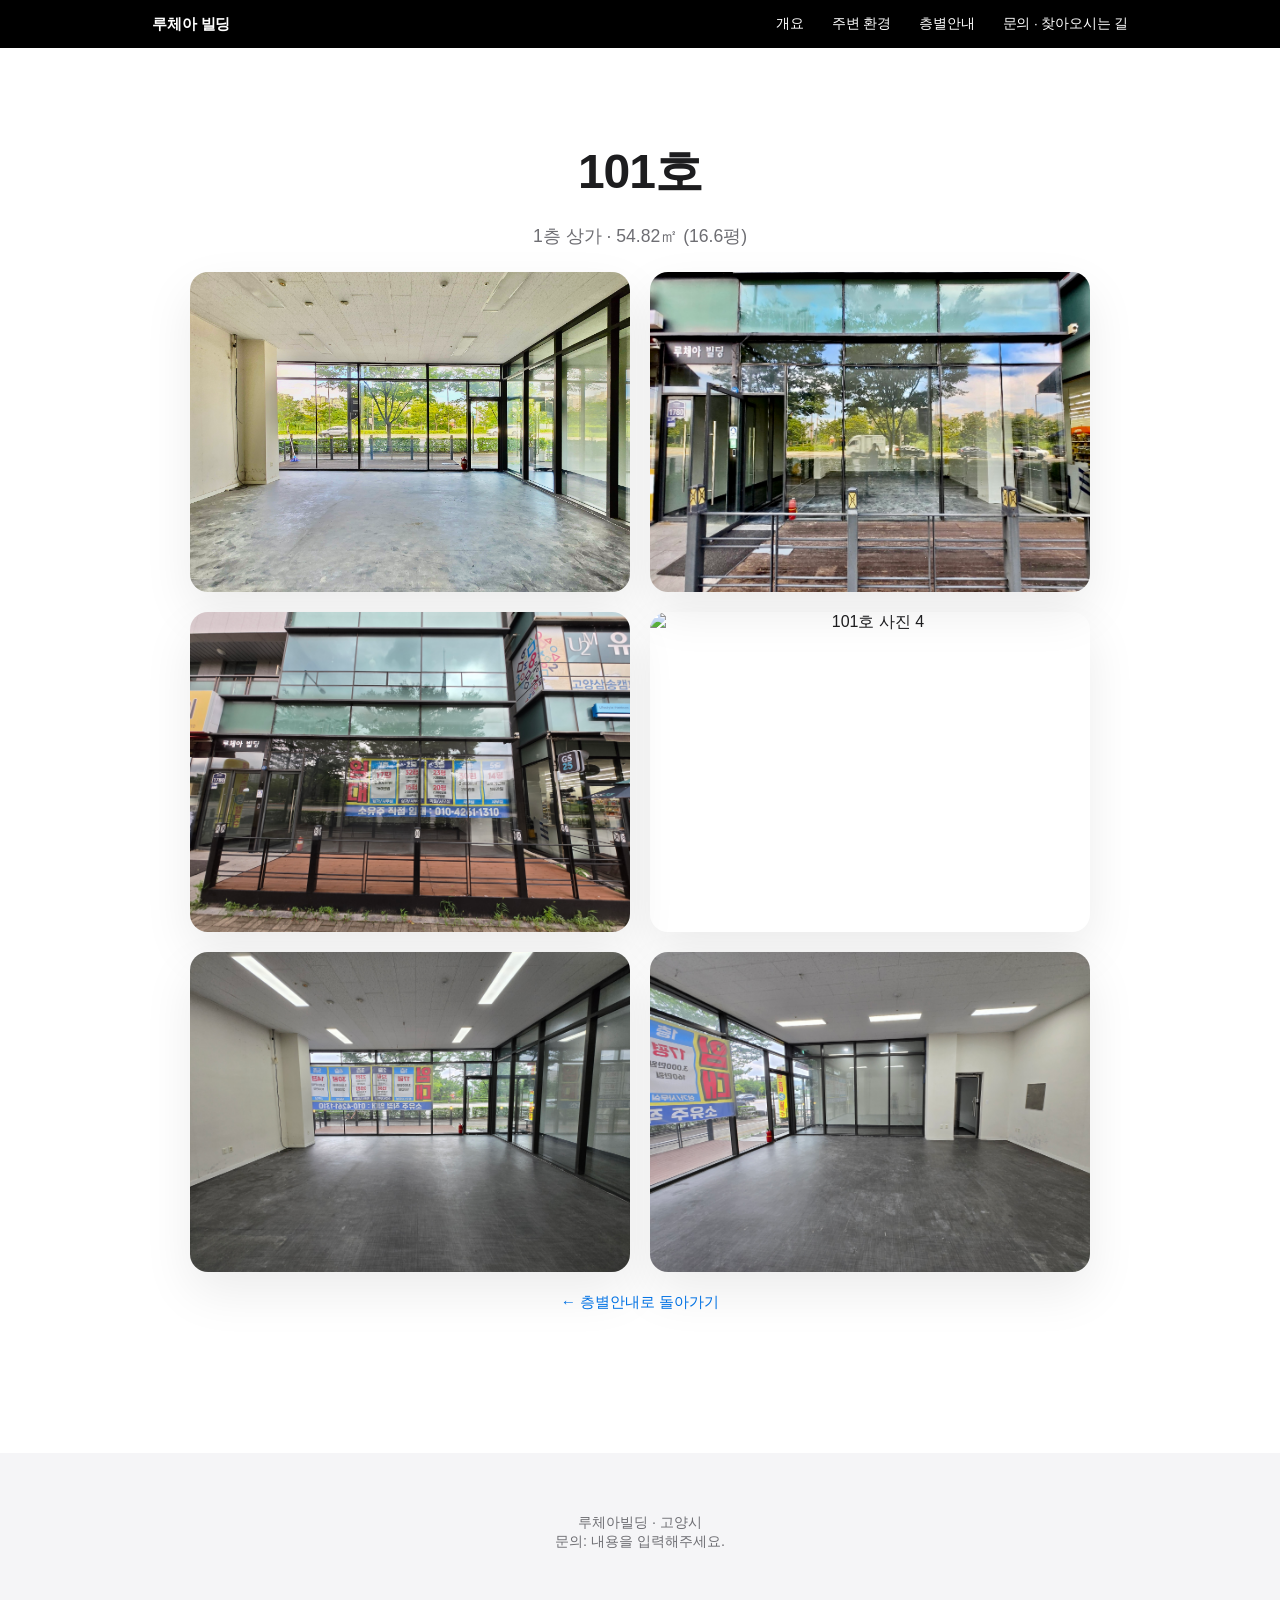
==== room-101.html @ e542f297 "Reorganize Pictures into per-room folders and add per-room photo sliders Move all photos into per-ro" ====
<!DOCTYPE html>
<html lang="ko">
<head>
<meta charset="UTF-8">
<meta name="viewport" content="width=device-width, initial-scale=1">
<title>101호 | 루체아빌딩</title>
<link rel="stylesheet" href="styles.css">
</head>
<body>

  <nav class="site-nav">
    <div class="nav-inner">
      <a href="index.html#top" class="nav-logo">루체아 빌딩</a>
      <div class="nav-links">
        <a href="index.html#overview" class="nav-link">개요</a>
        <a href="index.html#surroundings" class="nav-link">주변 환경</a>
        <a href="index.html#floor-guide" class="nav-link">층별안내</a>
        <a href="index.html#contact" class="nav-link">문의 · 찾아오시는 길</a>
      </div>
    </div>
  </nav>

  <section class="room-page room-page-with-gallery">
    <h2>101호</h2>
    <p>1층 상가 · 54.82㎡ (16.6평)</p>

    <div class="room-gallery">
      <img src="Pictures/Ruchea%20101호/루체아%20빌딩%20101호%20-%201.jpeg" alt="101호 사진 1">
      <img src="Pictures/Ruchea%20101호/루체아%20빌딩%20101호%20-%202.jpeg" alt="101호 사진 2">
      <img src="Pictures/Ruchea%20101호/Ruchea%20101%20-%203.jpeg" alt="101호 사진 3">
      <img src="Pictures/Ruchea%20101호/Ruchea%20101%20-%204.jpeg" alt="101호 사진 4">
      <img src="Pictures/Ruchea%20101호/Ruchea%20101%20-%205.jpeg" alt="101호 사진 5">
      <img src="Pictures/Ruchea%20101호/Ruchea%20101%20-%206.jpeg" alt="101호 사진 6">
    </div>

    <a href="index.html#floor-guide" class="room-back-link">← 층별안내로 돌아가기</a>
  </section>

  <footer>
    <p>루체아빌딩 · 고양시</p>
    <p>문의: 내용을 입력해주세요.</p>
  </footer>

</body>
</html>
---- styles.css ----
:root {
  --bg: #ffffff;
  --bg-alt: #f5f5f7;
  --text: #1d1d1f;
  --text-secondary: #6e6e73;
  --accent: #0071e3;
  --line: #d2d2d7;
}

* {
  margin: 0;
  padding: 0;
  box-sizing: border-box;
}

html {
  scroll-behavior: smooth;
}

body {
  font-family: -apple-system, BlinkMacSystemFont, "SF Pro Display",
    "Helvetica Neue", "Apple SD Gothic Neo", "Pretendard", sans-serif;
  color: var(--text);
  background: var(--bg);
  -webkit-font-smoothing: antialiased;
  overflow-x: hidden;
}

/* ---------- Nav ---------- */

.site-nav {
  position: fixed;
  top: 0;
  left: 0;
  right: 0;
  height: 48px;
  z-index: 100;
  display: flex;
  align-items: center;
  background: #000;
}

.nav-inner {
  width: 100%;
  max-width: 1024px;
  margin: 0 auto;
  padding: 0 24px;
  display: flex;
  align-items: center;
  justify-content: space-between;
}

.nav-logo {
  color: #fff;
  font-size: 0.95rem;
  font-weight: 600;
  letter-spacing: -0.01em;
  text-decoration: none;
  cursor: pointer;
}

.nav-links {
  display: flex;
  gap: 28px;
}

.nav-link {
  color: #fff;
  font-size: 0.85rem;
  font-weight: 500;
  letter-spacing: -0.01em;
  text-decoration: none;
  transition: opacity 0.2s ease;
}

.nav-link:hover {
  opacity: 0.7;
}

/* ---------- Hero ---------- */

.hero {
  position: relative;
  height: 100svh;
  overflow: hidden;
  display: flex;
  align-items: center;
  justify-content: center;
  text-align: center;
  color: #fff;
}

.hero-slider {
  position: absolute;
  inset: 0;
  display: flex;
  height: 100%;
  transition: transform 0.9s cubic-bezier(0.65, 0, 0.35, 1);
  will-change: transform;
}

.hero-slide {
  flex: 0 0 100%;
  height: 100%;
  background-size: cover;
  background-position: center;
}

.hero-overlay {
  position: absolute;
  inset: 0;
  background-image: linear-gradient(
    to bottom,
    rgba(0, 0, 0, 0.15) 0%,
    rgba(0, 0, 0, 0.05) 40%,
    rgba(0, 0, 0, 0.55) 100%
  );
  pointer-events: none;
}

.hero-arrow {
  position: absolute;
  top: 50%;
  transform: translateY(-50%);
  width: 48px;
  height: 48px;
  border: none;
  border-radius: 50%;
  background: rgba(255, 255, 255, 0.15);
  backdrop-filter: blur(10px);
  -webkit-backdrop-filter: blur(10px);
  color: #fff;
  display: flex;
  align-items: center;
  justify-content: center;
  cursor: pointer;
  z-index: 3;
  transition: background 0.25s ease, transform 0.25s ease;
}

.hero-arrow:hover {
  background: rgba(255, 255, 255, 0.3);
  transform: translateY(-50%) scale(1.06);
}

.hero-arrow svg {
  width: 20px;
  height: 20px;
}

.hero-arrow-prev {
  left: 20px;
}

.hero-arrow-next {
  right: 20px;
}

.hero-dots {
  position: absolute;
  bottom: 84px;
  left: 50%;
  transform: translateX(-50%);
  display: flex;
  gap: 8px;
  z-index: 3;
}

.hero-dot {
  width: 7px;
  height: 7px;
  padding: 0;
  border: none;
  border-radius: 50%;
  background: rgba(255, 255, 255, 0.4);
  cursor: pointer;
  transition: background 0.25s ease, transform 0.25s ease;
}

.hero-dot.active {
  background: #fff;
  transform: scale(1.3);
}

.hero-content {
  position: relative;
  z-index: 2;
  transform: translateY(-2vh);
  animation: fadeIn 1.4s ease both;
}

.hero-title {
  font-size: clamp(3rem, 9vw, 6.5rem);
  font-weight: 600;
  letter-spacing: -0.03em;
  line-height: 1.05;
}

.hero-subtitle {
  margin-top: 14px;
  font-size: clamp(1.1rem, 2.4vw, 1.5rem);
  font-weight: 400;
  color: rgba(255, 255, 255, 0.85);
  letter-spacing: -0.01em;
}

.scroll-cue {
  position: absolute;
  bottom: 36px;
  left: 50%;
  transform: translateX(-50%);
  display: flex;
  flex-direction: column;
  align-items: center;
  gap: 6px;
  color: rgba(255, 255, 255, 0.85);
  font-size: 0.85rem;
  animation: bounce 2.2s ease-in-out infinite;
}

.scroll-cue svg {
  width: 18px;
  height: 18px;
}

@keyframes fadeIn {
  from {
    opacity: 0;
    transform: translateY(6vh);
  }
  to {
    opacity: 1;
    transform: translateY(-2vh);
  }
}

@keyframes bounce {
  0%,
  100% {
    transform: translate(-50%, 0);
  }
  50% {
    transform: translate(-50%, 8px);
  }
}

/* ---------- Section shared ---------- */

section {
  padding: 140px 24px;
  scroll-margin-top: 48px;
}

.section-heading {
  text-align: center;
  max-width: 640px;
  margin: 0 auto 80px;
  opacity: 0;
  transform: translateY(24px);
  transition: opacity 0.8s ease, transform 0.8s ease;
}

.section-heading.in-view {
  opacity: 1;
  transform: translateY(0);
}

.section-heading h2 {
  font-size: clamp(2rem, 4vw, 3rem);
  font-weight: 600;
  letter-spacing: -0.02em;
}

.section-heading p {
  margin-top: 16px;
  font-size: 1.15rem;
  color: var(--text-secondary);
}

/* ---------- Specs ---------- */

.specs-section {
  background: var(--bg);
}

.specs-grid {
  max-width: 900px;
  margin: 0 auto;
  display: grid;
  grid-template-columns: repeat(4, 1fr);
  gap: 1px;
  background: var(--line);
  border: 1px solid var(--line);
  border-radius: 18px;
  overflow: hidden;
}

/* ---------- Surroundings ---------- */

.surroundings-section {
  background: var(--bg-alt);
}

.surroundings-grid {
  max-width: 1040px;
  margin: 0 auto;
  display: grid;
  grid-template-columns: 1fr 1fr;
  gap: 40px;
  align-items: stretch;
}

.outside-slider-wrap {
  position: relative;
  min-height: 460px;
  border-radius: 18px;
  overflow: hidden;
  box-shadow: 0 20px 50px rgba(0, 0, 0, 0.08);
}

.outside-slider {
  position: absolute;
  inset: 0;
  display: flex;
  height: 100%;
  transition: transform 0.9s cubic-bezier(0.65, 0, 0.35, 1);
  will-change: transform;
}

.outside-slide {
  flex: 0 0 100%;
  height: 100%;
  background-size: cover;
  background-position: center;
}

.outside-arrow {
  position: absolute;
  top: 50%;
  transform: translateY(-50%);
  width: 40px;
  height: 40px;
  border: none;
  border-radius: 50%;
  background: rgba(0, 0, 0, 0.35);
  backdrop-filter: blur(8px);
  -webkit-backdrop-filter: blur(8px);
  color: #fff;
  display: flex;
  align-items: center;
  justify-content: center;
  cursor: pointer;
  z-index: 3;
  transition: background 0.25s ease, transform 0.25s ease;
}

.outside-arrow:hover {
  background: rgba(0, 0, 0, 0.55);
  transform: translateY(-50%) scale(1.06);
}

.outside-arrow svg {
  width: 18px;
  height: 18px;
}

.outside-arrow-prev {
  left: 14px;
}

.outside-arrow-next {
  right: 14px;
}

.outside-dots {
  position: absolute;
  bottom: 16px;
  left: 50%;
  transform: translateX(-50%);
  display: flex;
  gap: 8px;
  z-index: 3;
}

.outside-dot {
  width: 6px;
  height: 6px;
  padding: 0;
  border: none;
  border-radius: 50%;
  background: rgba(255, 255, 255, 0.5);
  cursor: pointer;
  transition: background 0.25s ease, transform 0.25s ease;
}

.outside-dot.active {
  background: #fff;
  transform: scale(1.3);
}

/* ---------- Development status ---------- */

.development-status {
  padding: 32px;
  background: #fff;
  border-radius: 18px;
  box-shadow: 0 20px 50px rgba(0, 0, 0, 0.08);
}

.development-status h3 {
  font-size: 1.05rem;
  font-weight: 600;
  letter-spacing: -0.01em;
}

.development-status ul {
  margin-top: 16px;
  display: flex;
  flex-direction: column;
  gap: 14px;
  list-style: none;
}

.development-status li {
  position: relative;
  padding-left: 18px;
  font-size: 0.92rem;
  line-height: 1.7;
  color: var(--text-secondary);
}

.development-status li::before {
  content: "";
  position: absolute;
  left: 0;
  top: 0.65em;
  width: 6px;
  height: 6px;
  border-radius: 50%;
  background: var(--accent);
}

/* ---------- Contact ---------- */

.contact-section {
  background: var(--bg-alt);
  padding: 100px 24px;
}

.contact-grid {
  max-width: 1040px;
  margin: 0 auto;
  display: grid;
  grid-template-columns: 1fr 1fr;
  gap: 40px;
  align-items: stretch;
}

.contact-form {
  display: flex;
  flex-direction: column;
  gap: 18px;
  padding: 32px;
  background: #fff;
  border-radius: 18px;
  box-shadow: 0 20px 50px rgba(0, 0, 0, 0.08);
}

.contact-form-heading {
  font-size: 1.05rem;
  font-weight: 600;
  letter-spacing: -0.01em;
}

.form-field {
  display: flex;
  flex-direction: column;
  gap: 8px;
}

.form-field label {
  font-size: 0.85rem;
  font-weight: 500;
  color: var(--text-secondary);
}

.form-field input,
.form-field select,
.form-field textarea {
  padding: 12px 14px;
  font-family: inherit;
  font-size: 1rem;
  color: var(--text);
  background: #fff;
  border: 1px solid var(--line);
  border-radius: 10px;
  outline: none;
  transition: border-color 0.2s ease;
}

.form-field textarea {
  resize: vertical;
  min-height: 100px;
  line-height: 1.6;
}

.form-field input:focus,
.form-field select:focus,
.form-field textarea:focus {
  border-color: var(--accent);
}

.char-count {
  align-self: flex-end;
  font-size: 0.78rem;
  color: var(--text-secondary);
}

.contact-submit {
  margin-top: 8px;
  padding: 14px;
  font-family: inherit;
  font-size: 1rem;
  font-weight: 600;
  color: #fff;
  background: var(--text);
  border: none;
  border-radius: 10px;
  cursor: pointer;
  transition: opacity 0.2s ease;
}

.contact-submit:hover {
  opacity: 0.85;
}

.contact-map {
  display: flex;
  flex-direction: column;
  gap: 16px;
  padding: 32px;
  background: #fff;
  border-radius: 18px;
  box-shadow: 0 20px 50px rgba(0, 0, 0, 0.08);
}

.contact-map-heading {
  font-size: 1.05rem;
  font-weight: 600;
  letter-spacing: -0.01em;
}

.contact-map-canvas {
  flex: 1;
  min-height: 420px;
  border-radius: 14px;
  overflow: hidden;
}

#naver-map {
  width: 100%;
  height: 100%;
}

.contact-map-link {
  align-self: center;
  font-size: 0.9rem;
  font-weight: 500;
  color: var(--accent);
  text-decoration: none;
}

.contact-map-link:hover {
  text-decoration: underline;
}

.spec-item {
  background: #fff;
  padding: 44px 20px;
  text-align: center;
  transition: background 0.3s ease;
}

.spec-item:hover {
  background: var(--bg-alt);
}

.spec-value {
  font-size: clamp(1.4rem, 2.6vw, 1.9rem);
  font-weight: 600;
  letter-spacing: -0.02em;
  white-space: nowrap;
}

.spec-unit {
  font-size: 0.6em;
  font-weight: 400;
  color: var(--text-secondary);
}

.spec-label {
  margin-top: 12px;
  font-size: 0.82rem;
  color: var(--text-secondary);
  letter-spacing: -0.01em;
}

.specs-features {
  display: flex;
  justify-content: center;
  gap: 12px;
  flex-wrap: wrap;
  max-width: 700px;
  margin: 36px auto 0;
}

.feature-pill {
  padding: 10px 22px;
  border-radius: 999px;
  background: var(--bg-alt);
  border: 1px solid var(--line);
  font-size: 0.9rem;
  font-weight: 500;
  color: var(--text);
}

/* ---------- Building diagram ---------- */

.building-section {
  background: var(--bg-alt);
}

.building-wrap {
  max-width: 980px;
  margin: 0 auto;
  display: grid;
  grid-template-columns: minmax(220px, 340px) 1fr;
  gap: 64px;
  align-items: start;
}

.building {
  display: flex;
  flex-direction: column;
  border-radius: 18px;
  overflow: hidden;
  box-shadow: 0 30px 60px rgba(0, 0, 0, 0.12);
}

.floor {
  position: relative;
  height: 78px;
  display: flex;
  align-items: center;
  justify-content: center;
  background: #ffffff;
  color: var(--text);
  font-size: 1.05rem;
  font-weight: 500;
  letter-spacing: -0.01em;
  cursor: pointer;
  border-bottom: 1px solid var(--line);
  transition: background 0.35s ease, color 0.35s ease, transform 0.35s ease;
}

.floor:last-child {
  border-bottom: none;
}

.floor.basement {
  background: #e8e8ed;
  color: var(--text-secondary);
}

.floor:hover,
.floor:focus-visible,
.floor.active {
  background: var(--text);
  color: #fff;
  transform: scale(1.03);
  z-index: 1;
}

.floor.basement:hover,
.floor.basement:focus-visible,
.floor.basement.active {
  background: #48484a;
  color: #fff;
}

.floor-info {
  min-height: 160px;
  padding: 40px;
  background: #fff;
  border-radius: 18px;
  box-shadow: 0 20px 50px rgba(0, 0, 0, 0.08);
}

.floor-info-content {
  transition: opacity 0.25s ease;
}

.floor-info-label {
  font-size: 0.9rem;
  color: var(--accent);
  font-weight: 600;
  letter-spacing: -0.01em;
}

.floor-info-title {
  margin-top: 10px;
  font-size: 1.8rem;
  font-weight: 600;
  letter-spacing: -0.02em;
}

.floor-rooms {
  margin-top: 28px;
  display: flex;
  flex-direction: column;
  gap: 32px;
}

.room-block {
  display: flex;
  flex-direction: column;
  gap: 14px;
}

.room-slider-wrap {
  position: relative;
  height: 200px;
  border-radius: 12px;
  overflow: hidden;
}

.room-slider {
  position: absolute;
  inset: 0;
  display: flex;
  height: 100%;
  transition: transform 0.9s cubic-bezier(0.65, 0, 0.35, 1);
  will-change: transform;
}

.room-slide {
  flex: 0 0 100%;
  height: 100%;
  background-size: cover;
  background-position: center;
}

.room-slider-arrow {
  position: absolute;
  top: 50%;
  transform: translateY(-50%);
  width: 32px;
  height: 32px;
  border: none;
  border-radius: 50%;
  background: rgba(0, 0, 0, 0.35);
  backdrop-filter: blur(6px);
  -webkit-backdrop-filter: blur(6px);
  color: #fff;
  display: flex;
  align-items: center;
  justify-content: center;
  cursor: pointer;
  z-index: 3;
  transition: background 0.25s ease, transform 0.25s ease;
}

.room-slider-arrow:hover {
  background: rgba(0, 0, 0, 0.55);
  transform: translateY(-50%) scale(1.06);
}

.room-slider-arrow svg {
  width: 14px;
  height: 14px;
}

.room-slider-arrow-prev {
  left: 10px;
}

.room-slider-arrow-next {
  right: 10px;
}

.room-slider-dots {
  position: absolute;
  bottom: 10px;
  left: 50%;
  transform: translateX(-50%);
  display: flex;
  gap: 6px;
  z-index: 3;
}

.room-slider-dot {
  width: 5px;
  height: 5px;
  padding: 0;
  border: none;
  border-radius: 50%;
  background: rgba(255, 255, 255, 0.5);
  cursor: pointer;
  transition: background 0.25s ease, transform 0.25s ease;
}

.room-slider-dot.active {
  background: #fff;
  transform: scale(1.3);
}

.room-head {
  display: flex;
  align-items: baseline;
  justify-content: space-between;
  gap: 12px;
}

.room-number {
  font-size: 1.1rem;
  font-weight: 600;
  letter-spacing: -0.01em;
}

.room-linked {
  display: block;
  color: inherit;
  text-decoration: none;
  cursor: pointer;
  transition: opacity 0.2s ease;
}

.room-linked:hover {
  opacity: 0.7;
}

.room-linked:hover .room-number {
  color: var(--accent);
}

.room-area {
  font-size: 0.95rem;
  color: var(--text-secondary);
}

.room-terms {
  margin-top: 8px;
  display: flex;
  gap: 20px;
  font-size: 1rem;
  color: var(--text);
}

.room-note {
  margin-top: 10px;
  font-size: 0.88rem;
  color: var(--text-secondary);
  line-height: 1.6;
}

.lease-note {
  max-width: 640px;
  margin: 48px auto 0;
  text-align: center;
  font-size: 0.85rem;
  color: var(--text-secondary);
  line-height: 1.7;
}

/* ---------- Footer ---------- */

footer {
  padding: 60px 24px;
  text-align: center;
  color: var(--text-secondary);
  font-size: 0.9rem;
  background: var(--bg-alt);
}

/* ---------- Room page ---------- */

.room-page {
  min-height: 60vh;
  display: flex;
  flex-direction: column;
  align-items: center;
  justify-content: center;
  text-align: center;
  gap: 20px;
}

.room-page h2 {
  font-size: clamp(2rem, 4vw, 3rem);
  font-weight: 600;
  letter-spacing: -0.02em;
}

.room-page p {
  font-size: 1.1rem;
  color: var(--text-secondary);
}

.room-back-link {
  color: var(--accent);
  font-size: 0.95rem;
  font-weight: 500;
  text-decoration: none;
}

.room-back-link:hover {
  text-decoration: underline;
}

.room-page-with-gallery {
  min-height: 0;
  justify-content: flex-start;
}

.room-gallery {
  width: 100%;
  max-width: 900px;
  margin: 4px auto 0;
  display: grid;
  grid-template-columns: repeat(2, 1fr);
  gap: 20px;
}

.room-gallery img {
  width: 100%;
  height: 320px;
  object-fit: cover;
  border-radius: 18px;
  box-shadow: 0 20px 50px rgba(0, 0, 0, 0.08);
}

.room-gallery img:only-child {
  grid-column: 1 / -1;
  max-width: 480px;
  height: 380px;
  margin: 0 auto;
}

/* ---------- Responsive ---------- */

@media (max-width: 760px) {
  .nav-links {
    gap: 16px;
  }

  .nav-logo,
  .nav-link {
    font-size: 0.8rem;
  }

  .room-gallery {
    grid-template-columns: 1fr;
  }

  .room-gallery img {
    height: 240px;
  }
}

@media (max-width: 430px) {
  .nav-inner {
    padding: 0 14px;
  }

  .nav-links {
    gap: 8px;
  }

  .nav-logo,
  .nav-link {
    font-size: 0.68rem;
  }

  .hero-arrow {
    width: 38px;
    height: 38px;
  }

  .hero-arrow-prev {
    left: 10px;
  }

  .hero-arrow-next {
    right: 10px;
  }

  .specs-grid {
    grid-template-columns: repeat(2, 1fr);
  }

  .surroundings-grid {
    grid-template-columns: 1fr;
    gap: 32px;
  }

  .outside-slider-wrap {
    min-height: 320px;
  }

  .contact-grid {
    grid-template-columns: 1fr;
    gap: 32px;
  }

  .contact-form {
    padding: 24px;
  }

  .contact-map {
    padding: 24px;
  }

  .contact-map-canvas {
    min-height: 280px;
  }

  .building-wrap {
    grid-template-columns: 1fr;
    gap: 36px;
  }

  section {
    padding: 96px 20px;
  }

  .floor {
    height: 64px;
    font-size: 0.95rem;
  }
}
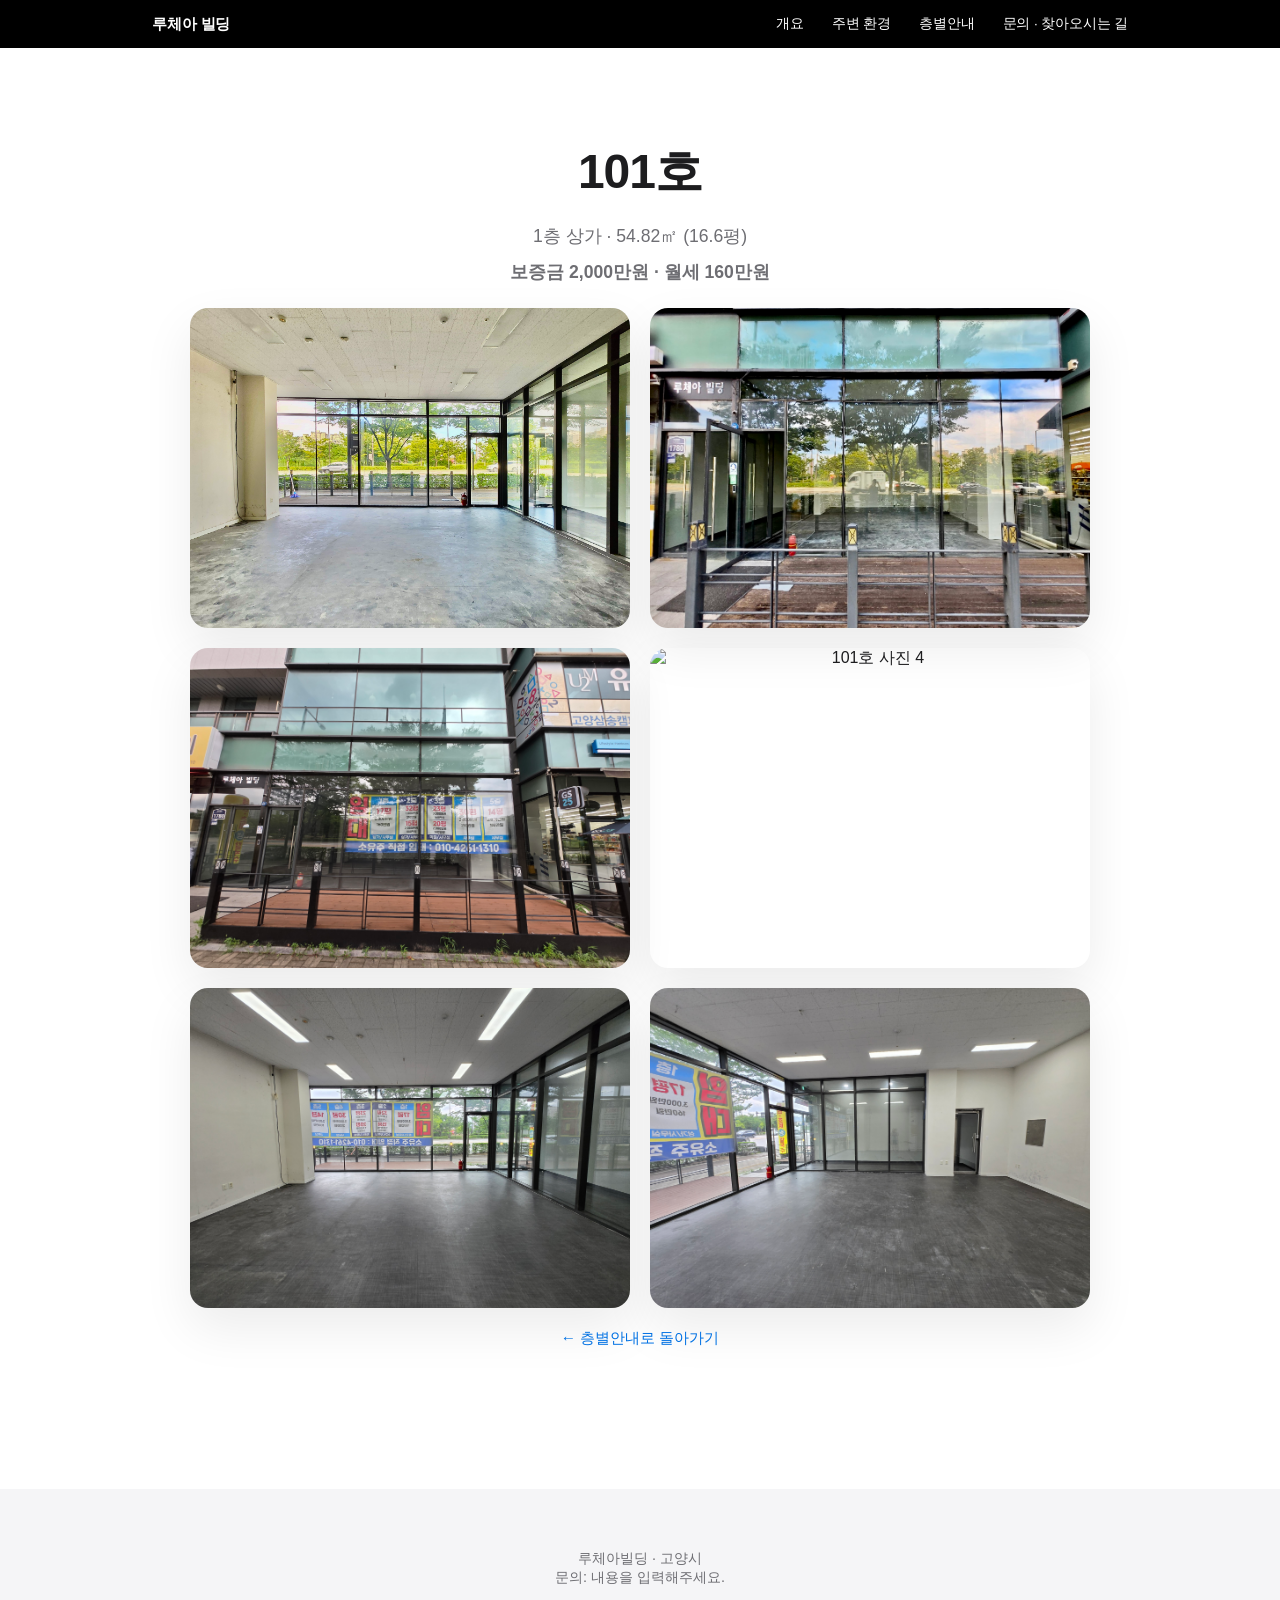
==== commit bcab3887: "Show 보증금/월세 above the photo gallery on each room page Add a bold terms line (deposit · rent) under t" ====
--- a/room-101.html
+++ b/room-101.html
@@ -23,6 +23,7 @@
   <section class="room-page room-page-with-gallery">
     <h2>101호</h2>
     <p>1층 상가 · 54.82㎡ (16.6평)</p>
+    <p class="room-page-terms">보증금 2,000만원 · 월세 160만원</p>
 
     <div class="room-gallery">
       <img src="Pictures/Ruchea%20101호/루체아%20빌딩%20101호%20-%201.jpeg" alt="101호 사진 1">
--- a/styles.css
+++ b/styles.css
@@ -905,6 +905,13 @@
   color: var(--text-secondary);
 }
 
+.room-page-terms {
+  margin-top: -8px;
+  font-size: 1.1rem;
+  font-weight: 600;
+  color: var(--text);
+}
+
 .room-back-link {
   color: var(--accent);
   font-size: 0.95rem;
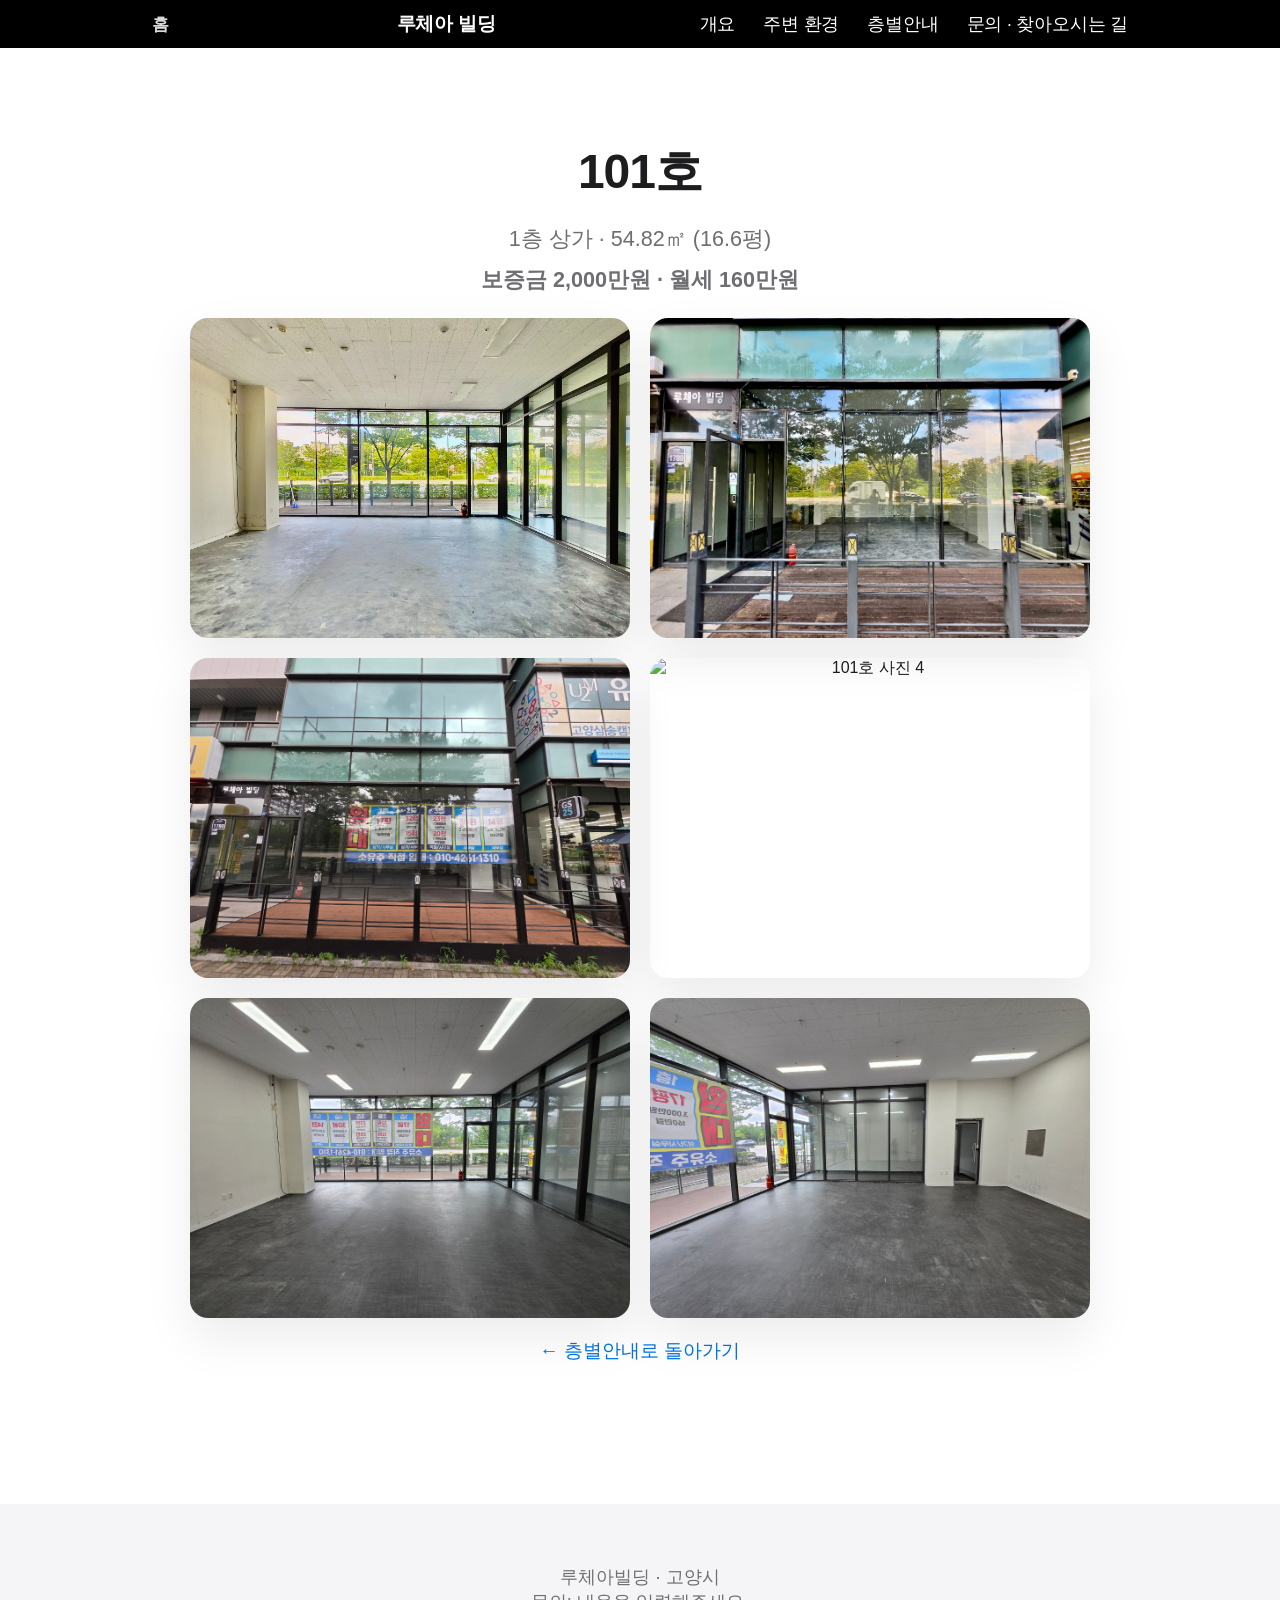
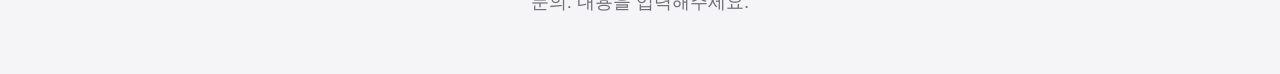
==== commit 75c94465: "Add new home page with building/coming-soon composition layout New index.html is now the site's home" ====
--- a/room-101.html
+++ b/room-101.html
@@ -10,12 +10,13 @@
 
   <nav class="site-nav">
     <div class="nav-inner">
-      <a href="index.html#top" class="nav-logo">루체아 빌딩</a>
+      <a href="index.html" class="nav-home">홈</a>
+      <a href="RucheaBuilding.html#top" class="nav-logo">루체아 빌딩</a>
       <div class="nav-links">
-        <a href="index.html#overview" class="nav-link">개요</a>
-        <a href="index.html#surroundings" class="nav-link">주변 환경</a>
-        <a href="index.html#floor-guide" class="nav-link">층별안내</a>
-        <a href="index.html#contact" class="nav-link">문의 · 찾아오시는 길</a>
+        <a href="RucheaBuilding.html#overview" class="nav-link">개요</a>
+        <a href="RucheaBuilding.html#surroundings" class="nav-link">주변 환경</a>
+        <a href="RucheaBuilding.html#floor-guide" class="nav-link">층별안내</a>
+        <a href="RucheaBuilding.html#contact" class="nav-link">문의 · 찾아오시는 길</a>
       </div>
     </div>
   </nav>
@@ -34,7 +35,7 @@
       <img src="Pictures/Ruchea%20101호/Ruchea%20101%20-%206.jpeg" alt="101호 사진 6">
     </div>
 
-    <a href="index.html#floor-guide" class="room-back-link">← 층별안내로 돌아가기</a>
+    <a href="RucheaBuilding.html#floor-guide" class="room-back-link">← 층별안내로 돌아가기</a>
   </section>
 
   <footer>
--- a/styles.css
+++ b/styles.css
@@ -50,13 +50,29 @@
   justify-content: space-between;
 }
 
-.nav-logo {
+.nav-home {
   color: #fff;
-  font-size: 0.95rem;
+  font-size: 1.05rem;
   font-weight: 600;
   letter-spacing: -0.01em;
   text-decoration: none;
   cursor: pointer;
+  margin-right: 24px;
+  opacity: 0.85;
+  transition: opacity 0.2s ease;
+}
+
+.nav-home:hover {
+  opacity: 1;
+}
+
+.nav-logo {
+  color: #fff;
+  font-size: 1.2rem;
+  font-weight: 600;
+  letter-spacing: -0.01em;
+  text-decoration: none;
+  cursor: pointer;
 }
 
 .nav-links {
@@ -66,7 +82,7 @@
 
 .nav-link {
   color: #fff;
-  font-size: 0.85rem;
+  font-size: 1.1rem;
   font-weight: 500;
   letter-spacing: -0.01em;
   text-decoration: none;
@@ -214,7 +230,7 @@
   align-items: center;
   gap: 6px;
   color: rgba(255, 255, 255, 0.85);
-  font-size: 0.85rem;
+  font-size: 1.1rem;
   animation: bounce 2.2s ease-in-out infinite;
 }
 
@@ -273,7 +289,7 @@
 
 .section-heading p {
   margin-top: 16px;
-  font-size: 1.15rem;
+  font-size: 1.4rem;
   color: var(--text-secondary);
 }
 
@@ -408,7 +424,7 @@
 }
 
 .development-status h3 {
-  font-size: 1.05rem;
+  font-size: 1.3rem;
   font-weight: 600;
   letter-spacing: -0.01em;
 }
@@ -424,7 +440,7 @@
 .development-status li {
   position: relative;
   padding-left: 18px;
-  font-size: 0.92rem;
+  font-size: 1.17rem;
   line-height: 1.7;
   color: var(--text-secondary);
 }
@@ -436,6 +452,57 @@
   top: 0.65em;
   width: 6px;
   height: 6px;
+  border-radius: 50%;
+  background: var(--accent);
+}
+
+/* ---------- Surroundings info cards ---------- */
+
+.info-cards-grid {
+  max-width: 1040px;
+  margin: 40px auto 0;
+  display: grid;
+  grid-template-columns: repeat(auto-fit, minmax(220px, 1fr));
+  gap: 24px;
+}
+
+.info-card {
+  padding: 28px;
+  background: #fff;
+  border-radius: 18px;
+  box-shadow: 0 20px 50px rgba(0, 0, 0, 0.08);
+}
+
+.info-card h4 {
+  font-size: 1.2rem;
+  font-weight: 600;
+  letter-spacing: -0.01em;
+  color: var(--accent);
+}
+
+.info-card ul {
+  margin-top: 14px;
+  display: flex;
+  flex-direction: column;
+  gap: 10px;
+  list-style: none;
+}
+
+.info-card li {
+  position: relative;
+  padding-left: 16px;
+  font-size: 1.05rem;
+  line-height: 1.6;
+  color: var(--text-secondary);
+}
+
+.info-card li::before {
+  content: "";
+  position: absolute;
+  left: 0;
+  top: 0.6em;
+  width: 5px;
+  height: 5px;
   border-radius: 50%;
   background: var(--accent);
 }
@@ -467,7 +534,7 @@
 }
 
 .contact-form-heading {
-  font-size: 1.05rem;
+  font-size: 1.3rem;
   font-weight: 600;
   letter-spacing: -0.01em;
 }
@@ -479,9 +546,13 @@
 }
 
 .form-field label {
+  font-size: 1.1rem;
+  font-weight: 500;
+  color: var(--text-secondary);
+}
+
+.form-field label[for="contact-unit"] {
   font-size: 0.85rem;
-  font-weight: 500;
-  color: var(--text-secondary);
 }
 
 .form-field input,
@@ -489,7 +560,7 @@
 .form-field textarea {
   padding: 12px 14px;
   font-family: inherit;
-  font-size: 1rem;
+  font-size: 1.25rem;
   color: var(--text);
   background: #fff;
   border: 1px solid var(--line);
@@ -512,7 +583,7 @@
 
 .char-count {
   align-self: flex-end;
-  font-size: 0.78rem;
+  font-size: 1.03rem;
   color: var(--text-secondary);
 }
 
@@ -520,7 +591,7 @@
   margin-top: 8px;
   padding: 14px;
   font-family: inherit;
-  font-size: 1rem;
+  font-size: 1.25rem;
   font-weight: 600;
   color: #fff;
   background: var(--text);
@@ -545,7 +616,7 @@
 }
 
 .contact-map-heading {
-  font-size: 1.05rem;
+  font-size: 1.3rem;
   font-weight: 600;
   letter-spacing: -0.01em;
 }
@@ -564,7 +635,7 @@
 
 .contact-map-link {
   align-self: center;
-  font-size: 0.9rem;
+  font-size: 1.15rem;
   font-weight: 500;
   color: var(--accent);
   text-decoration: none;
@@ -600,7 +671,7 @@
 
 .spec-label {
   margin-top: 12px;
-  font-size: 0.82rem;
+  font-size: 1.07rem;
   color: var(--text-secondary);
   letter-spacing: -0.01em;
 }
@@ -619,7 +690,7 @@
   border-radius: 999px;
   background: var(--bg-alt);
   border: 1px solid var(--line);
-  font-size: 0.9rem;
+  font-size: 1.15rem;
   font-weight: 500;
   color: var(--text);
 }
@@ -655,7 +726,7 @@
   justify-content: center;
   background: #ffffff;
   color: var(--text);
-  font-size: 1.05rem;
+  font-size: 1.3rem;
   font-weight: 500;
   letter-spacing: -0.01em;
   cursor: pointer;
@@ -701,7 +772,7 @@
 }
 
 .floor-info-label {
-  font-size: 0.9rem;
+  font-size: 1.15rem;
   color: var(--accent);
   font-weight: 600;
   letter-spacing: -0.01em;
@@ -822,7 +893,7 @@
 }
 
 .room-number {
-  font-size: 1.1rem;
+  font-size: 1.35rem;
   font-weight: 600;
   letter-spacing: -0.01em;
 }
@@ -844,7 +915,7 @@
 }
 
 .room-area {
-  font-size: 0.95rem;
+  font-size: 1.2rem;
   color: var(--text-secondary);
 }
 
@@ -852,13 +923,13 @@
   margin-top: 8px;
   display: flex;
   gap: 20px;
-  font-size: 1rem;
+  font-size: 1.25rem;
   color: var(--text);
 }
 
 .room-note {
   margin-top: 10px;
-  font-size: 0.88rem;
+  font-size: 1.13rem;
   color: var(--text-secondary);
   line-height: 1.6;
 }
@@ -867,7 +938,7 @@
   max-width: 640px;
   margin: 48px auto 0;
   text-align: center;
-  font-size: 0.85rem;
+  font-size: 1.1rem;
   color: var(--text-secondary);
   line-height: 1.7;
 }
@@ -878,7 +949,7 @@
   padding: 60px 24px;
   text-align: center;
   color: var(--text-secondary);
-  font-size: 0.9rem;
+  font-size: 1.15rem;
   background: var(--bg-alt);
 }
 
@@ -901,20 +972,20 @@
 }
 
 .room-page p {
-  font-size: 1.1rem;
+  font-size: 1.35rem;
   color: var(--text-secondary);
 }
 
 .room-page-terms {
   margin-top: -8px;
-  font-size: 1.1rem;
+  font-size: 1.35rem;
   font-weight: 600;
   color: var(--text);
 }
 
 .room-back-link {
   color: var(--accent);
-  font-size: 0.95rem;
+  font-size: 1.2rem;
   font-weight: 500;
   text-decoration: none;
 }
@@ -961,7 +1032,7 @@
 
   .nav-logo,
   .nav-link {
-    font-size: 0.8rem;
+    font-size: 1.05rem;
   }
 
   .room-gallery {
@@ -984,7 +1055,7 @@
 
   .nav-logo,
   .nav-link {
-    font-size: 0.68rem;
+    font-size: 0.93rem;
   }
 
   .hero-arrow {
@@ -1041,6 +1112,161 @@
 
   .floor {
     height: 64px;
-    font-size: 0.95rem;
-  }
-}
+    font-size: 1.2rem;
+  }
+}
+
+/* ---------- Home (Composition) page ---------- */
+
+.home-body {
+  background: #faf9f6;
+  height: 100vh;
+  overflow: hidden;
+}
+
+.home-nav {
+  height: 88px;
+  display: flex;
+  align-items: center;
+  background: #faf9f6;
+  border-bottom: 1px solid #e4e2dc;
+}
+
+.home-nav-inner {
+  width: 100%;
+  padding: 0 48px;
+}
+
+.home-nav-home {
+  font-family: "Noto Serif KR", serif;
+  font-size: 1.15rem;
+  font-weight: 600;
+  color: var(--text);
+  text-decoration: none;
+  letter-spacing: 0.02em;
+}
+
+.composition-grid {
+  height: calc(100vh - 89px);
+  display: grid;
+  grid-template-columns: 1fr 1fr;
+}
+
+.composition-panel {
+  position: relative;
+  display: flex;
+  align-items: center;
+  padding: 0 88px;
+  text-decoration: none;
+  overflow: hidden;
+}
+
+.composition-panel:not(:last-child) {
+  border-right: 1px solid #e4e2dc;
+}
+
+.composition-panel-photo {
+  background-size: cover;
+  background-position: center;
+}
+
+.composition-panel-photo .composition-panel-overlay {
+  position: absolute;
+  inset: 0;
+  background: linear-gradient(120deg, rgba(0, 0, 0, 0.55), rgba(0, 0, 0, 0.25));
+  transition: background 0.35s ease;
+}
+
+.composition-panel-photo:hover .composition-panel-overlay {
+  background: linear-gradient(120deg, rgba(0, 0, 0, 0.65), rgba(0, 0, 0, 0.35));
+}
+
+.composition-panel-content {
+  position: relative;
+  z-index: 1;
+  max-width: 460px;
+}
+
+.composition-panel-photo .panel-label,
+.composition-panel-photo .panel-desc {
+  color: rgba(255, 255, 255, 0.85);
+}
+
+.composition-panel-photo .panel-title {
+  color: #fff;
+}
+
+.composition-panel-photo .panel-link {
+  color: #fff;
+}
+
+.composition-panel-empty {
+  cursor: default;
+}
+
+.panel-label {
+  font-size: 0.85rem;
+  font-weight: 600;
+  letter-spacing: 0.14em;
+  text-transform: uppercase;
+  color: var(--text-secondary);
+  margin-bottom: 24px;
+}
+
+.panel-title {
+  font-family: "Playfair Display", "Noto Serif KR", serif;
+  font-size: 4.5rem;
+  line-height: 1.05;
+  color: var(--text);
+  margin-bottom: 28px;
+}
+
+.panel-title-muted {
+  color: #c2c0b8;
+}
+
+.panel-desc {
+  font-size: 1.05rem;
+  line-height: 1.6;
+  color: var(--text-secondary);
+  margin-bottom: 32px;
+}
+
+.panel-desc-muted {
+  color: #c2c0b8;
+}
+
+.panel-link {
+  font-size: 0.9rem;
+  font-weight: 600;
+  letter-spacing: 0.05em;
+  text-transform: uppercase;
+  color: var(--text);
+}
+
+@media (max-width: 900px) {
+  .composition-grid {
+    grid-template-columns: 1fr;
+    height: auto;
+    min-height: calc(100vh - 89px);
+  }
+
+  .home-body {
+    height: auto;
+    overflow: visible;
+  }
+
+  .composition-panel {
+    padding: 64px 32px;
+    min-height: 60vh;
+  }
+
+  .composition-panel:not(:last-child) {
+    border-right: none;
+    border-bottom: 1px solid #e4e2dc;
+  }
+
+  .panel-title {
+    font-size: 3rem;
+  }
+}
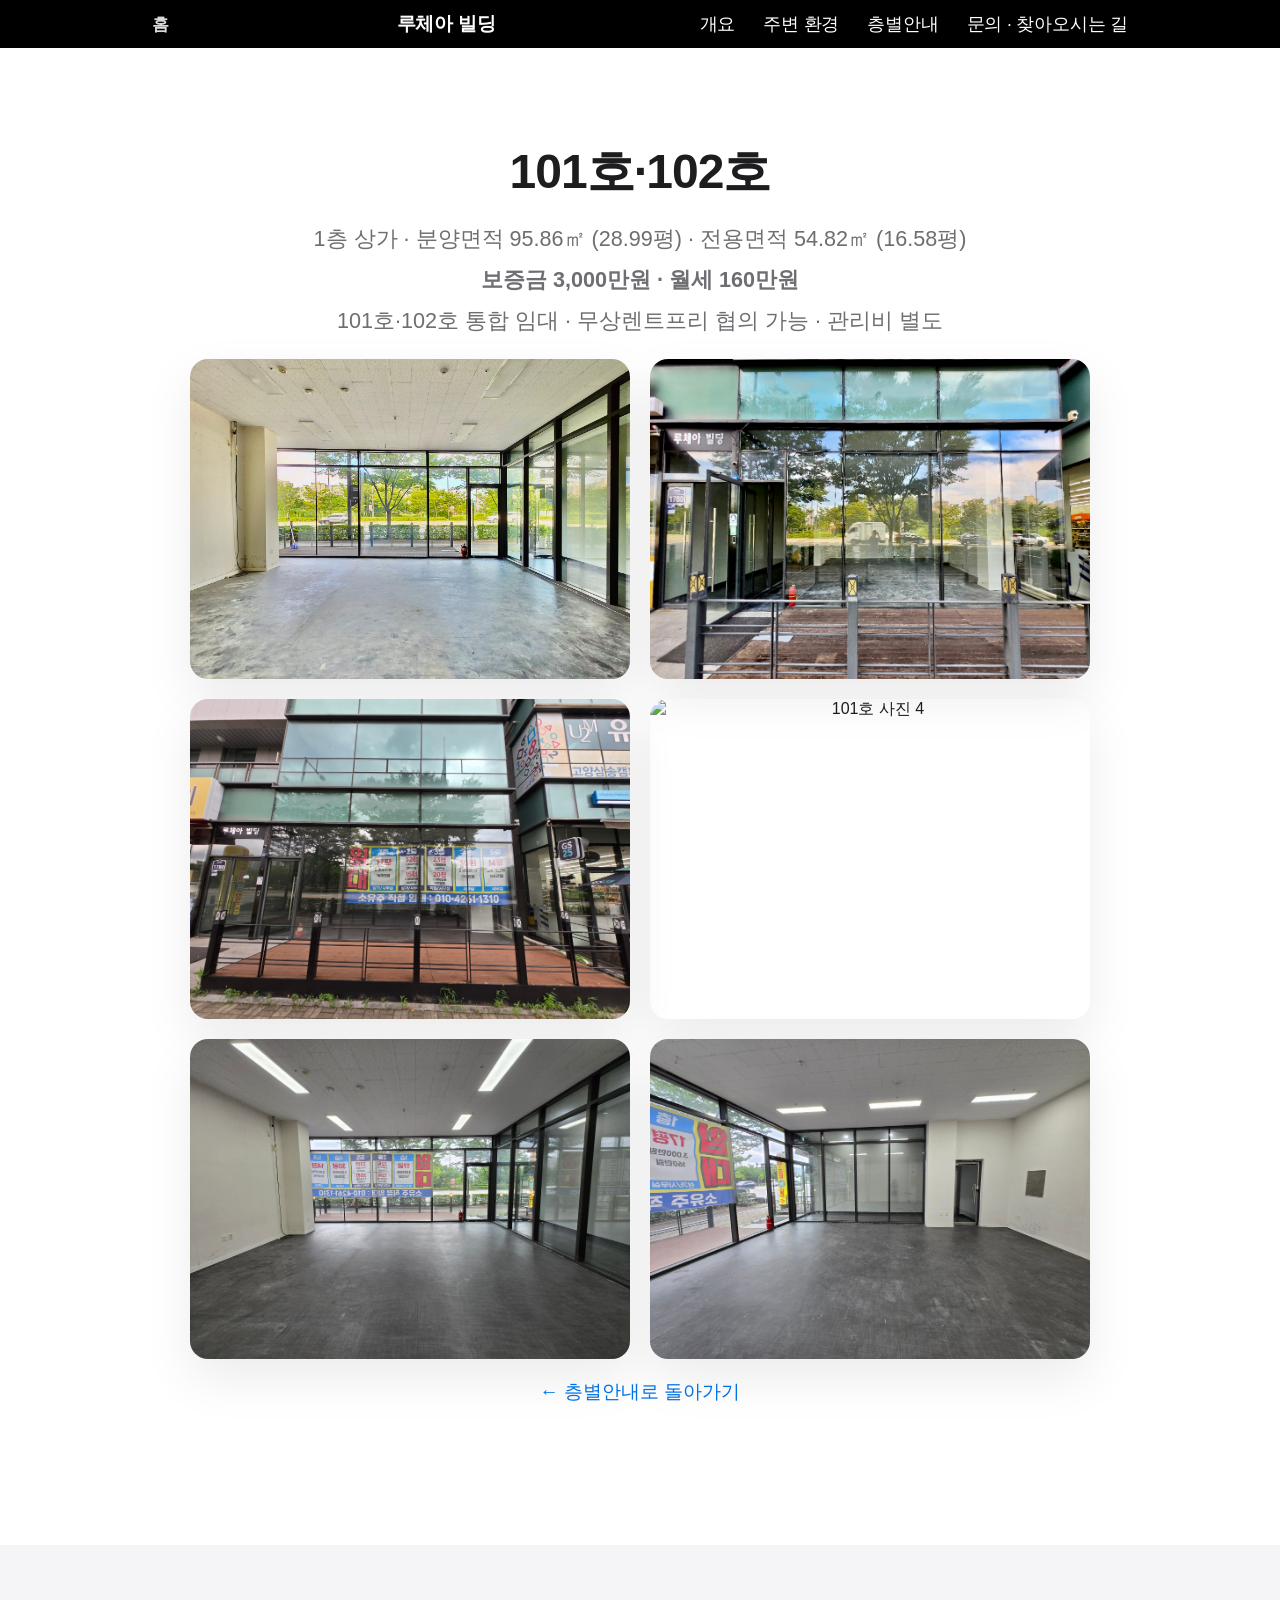
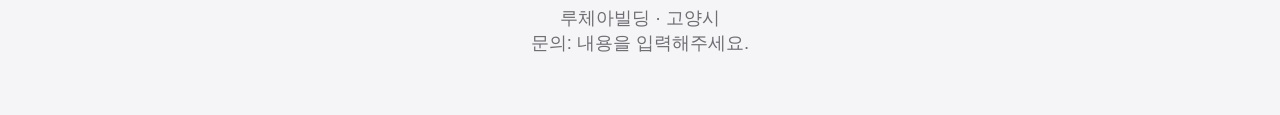
==== commit 3599102e: "Split unit areas into 분양면적/전용면적 and hide terms for occupied units Update Ruchea building floor data " ====
--- a/room-101.html
+++ b/room-101.html
@@ -3,7 +3,7 @@
 <head>
 <meta charset="UTF-8">
 <meta name="viewport" content="width=device-width, initial-scale=1">
-<title>101호 | 루체아빌딩</title>
+<title>101호·102호 | 루체아빌딩</title>
 <link rel="stylesheet" href="styles.css">
 </head>
 <body>
@@ -22,9 +22,10 @@
   </nav>
 
   <section class="room-page room-page-with-gallery">
-    <h2>101호</h2>
-    <p>1층 상가 · 54.82㎡ (16.6평)</p>
-    <p class="room-page-terms">보증금 2,000만원 · 월세 160만원</p>
+    <h2>101호·102호</h2>
+    <p>1층 상가 · 분양면적 95.86㎡ (28.99평) · 전용면적 54.82㎡ (16.58평)</p>
+    <p class="room-page-terms">보증금 3,000만원 · 월세 160만원</p>
+    <p class="room-page-note">101호·102호 통합 임대 · 무상렌트프리 협의 가능 · 관리비 별도</p>
 
     <div class="room-gallery">
       <img src="Pictures/Ruchea%20101호/루체아%20빌딩%20101호%20-%201.jpeg" alt="101호 사진 1">
--- a/styles.css
+++ b/styles.css
@@ -919,6 +919,15 @@
   color: var(--text-secondary);
 }
 
+.room-areas {
+  margin-top: 6px;
+  display: flex;
+  flex-wrap: wrap;
+  gap: 16px;
+  font-size: 1.1rem;
+  color: var(--text-secondary);
+}
+
 .room-terms {
   margin-top: 8px;
   display: flex;
@@ -981,6 +990,12 @@
   font-size: 1.35rem;
   font-weight: 600;
   color: var(--text);
+}
+
+.room-page-note {
+  margin-top: -8px;
+  font-size: 1.1rem;
+  color: var(--text-secondary);
 }
 
 .room-back-link {
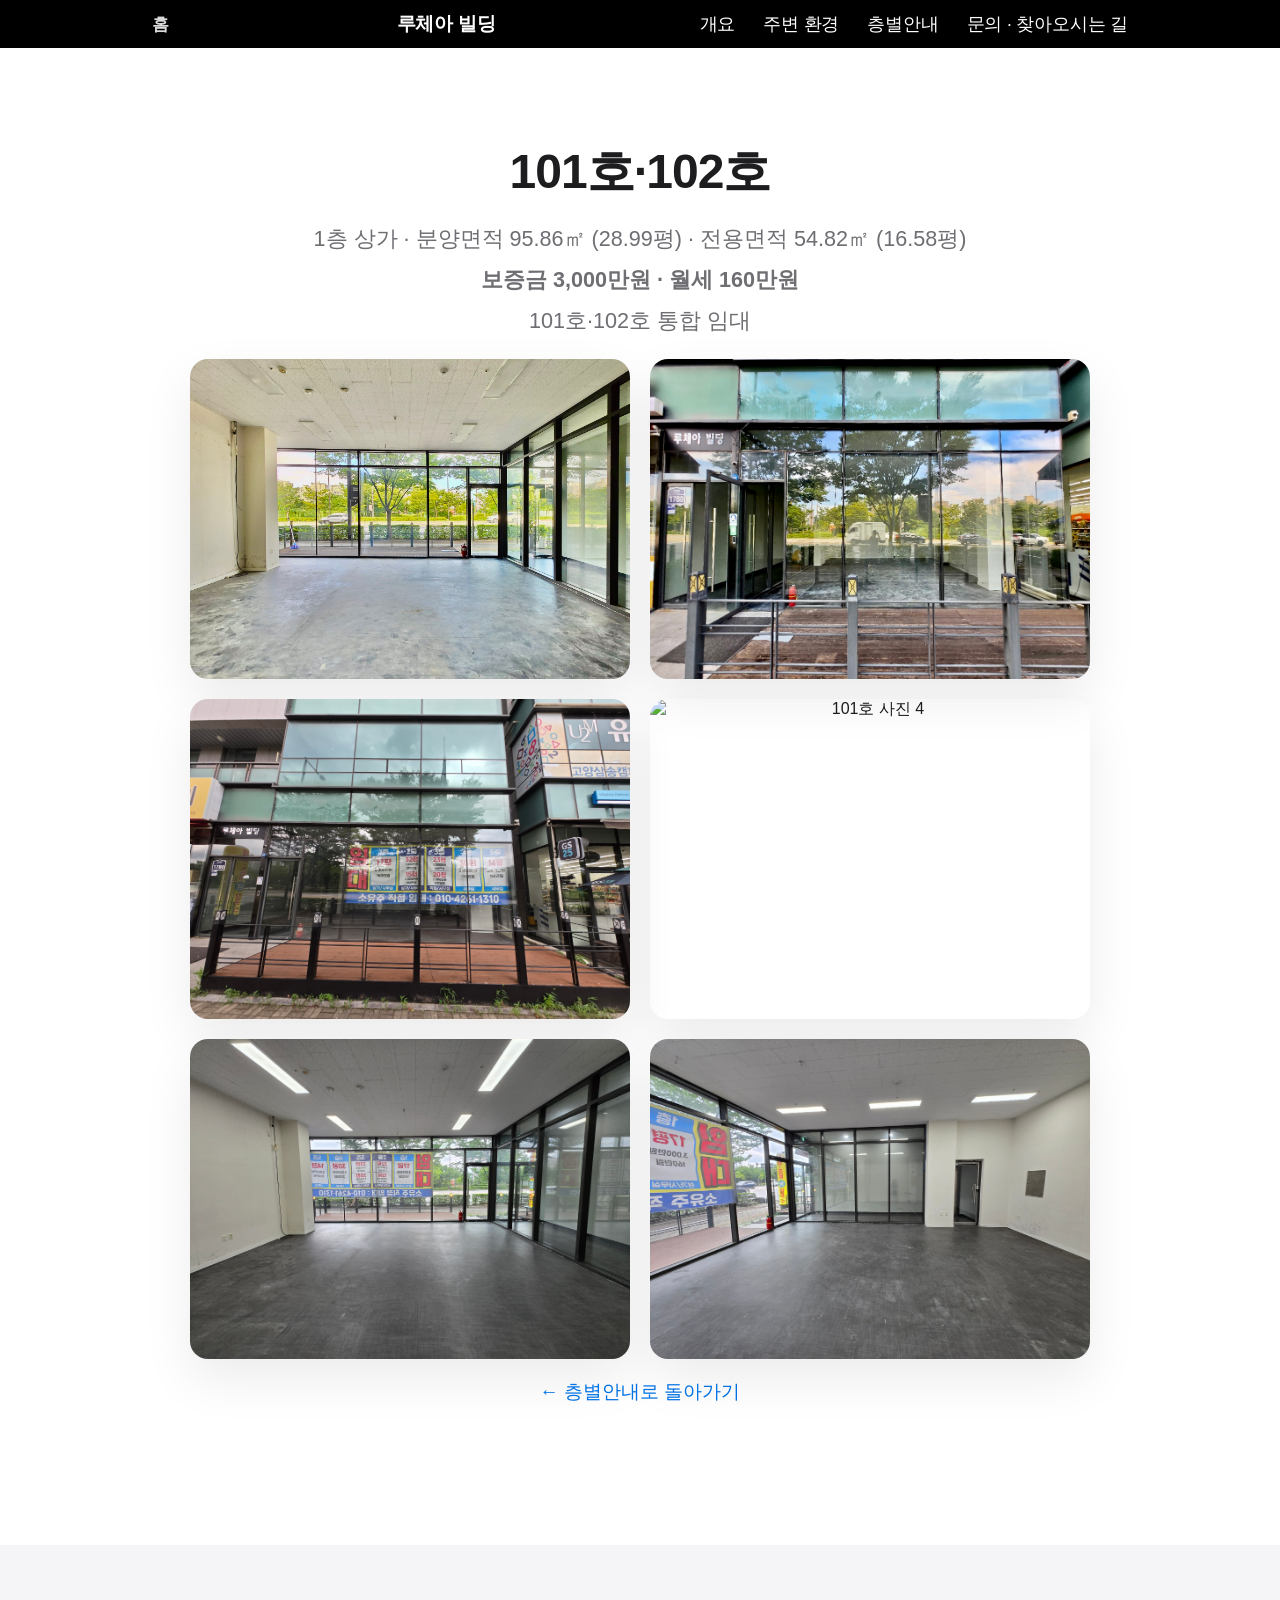
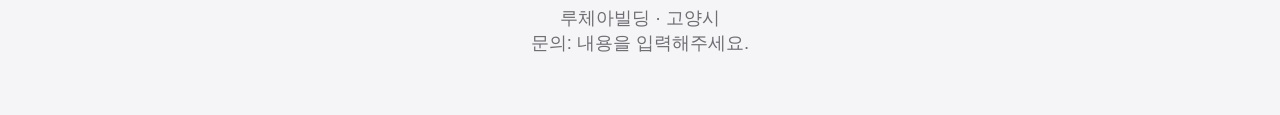
==== commit cec70dfc: "Simplify 101호·102호 remark line Co-Authored-By: Claude Sonnet 5 <noreply@anthropic.com>" ====
--- a/room-101.html
+++ b/room-101.html
@@ -25,7 +25,7 @@
     <h2>101호·102호</h2>
     <p>1층 상가 · 분양면적 95.86㎡ (28.99평) · 전용면적 54.82㎡ (16.58평)</p>
     <p class="room-page-terms">보증금 3,000만원 · 월세 160만원</p>
-    <p class="room-page-note">101호·102호 통합 임대 · 무상렌트프리 협의 가능 · 관리비 별도</p>
+    <p class="room-page-note">101호·102호 통합 임대</p>
 
     <div class="room-gallery">
       <img src="Pictures/Ruchea%20101호/루체아%20빌딩%20101호%20-%201.jpeg" alt="101호 사진 1">
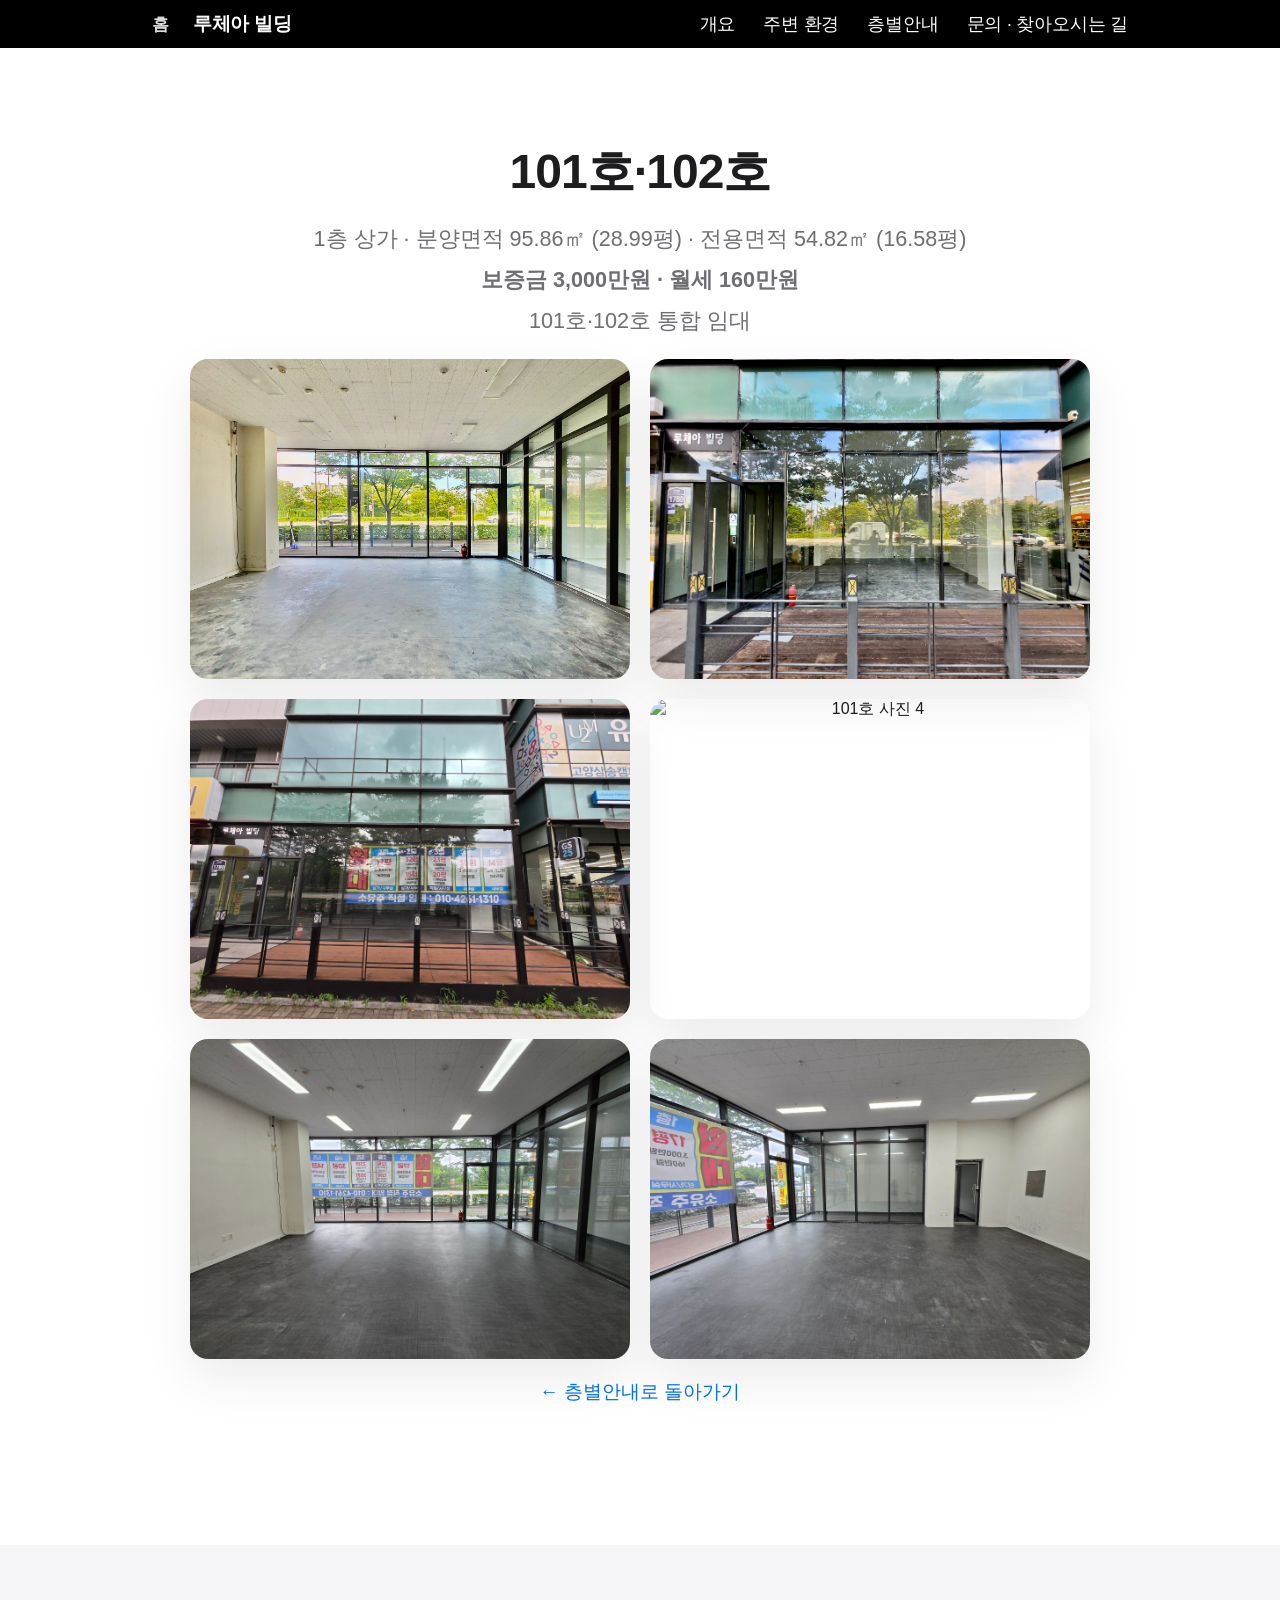
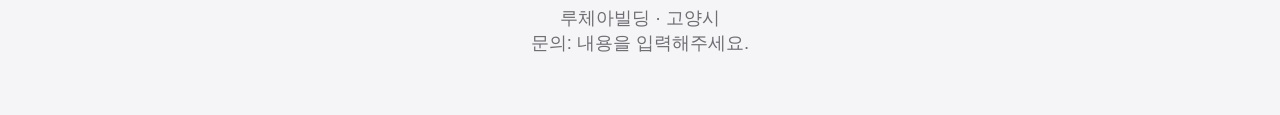
==== commit c244e5dd: "Match homepage nav bar to building page, group home/logo on the left Homepage top bar now uses the s" ====
--- a/room-101.html
+++ b/room-101.html
@@ -10,8 +10,10 @@
 
   <nav class="site-nav">
     <div class="nav-inner">
-      <a href="index.html" class="nav-home">홈</a>
-      <a href="RucheaBuilding.html#top" class="nav-logo">루체아 빌딩</a>
+      <div class="nav-left">
+        <a href="index.html" class="nav-home">홈</a>
+        <a href="RucheaBuilding.html#top" class="nav-logo">루체아 빌딩</a>
+      </div>
       <div class="nav-links">
         <a href="RucheaBuilding.html#overview" class="nav-link">개요</a>
         <a href="RucheaBuilding.html#surroundings" class="nav-link">주변 환경</a>
--- a/styles.css
+++ b/styles.css
@@ -48,6 +48,11 @@
   display: flex;
   align-items: center;
   justify-content: space-between;
+}
+
+.nav-left {
+  display: flex;
+  align-items: center;
 }
 
 .nav-home {
@@ -1140,29 +1145,34 @@
 }
 
 .home-nav {
-  height: 88px;
+  height: 48px;
   display: flex;
   align-items: center;
-  background: #faf9f6;
-  border-bottom: 1px solid #e4e2dc;
+  background: #000;
 }
 
 .home-nav-inner {
   width: 100%;
-  padding: 0 48px;
+  padding: 0 24px;
 }
 
 .home-nav-home {
   font-family: "Noto Serif KR", serif;
-  font-size: 1.15rem;
-  font-weight: 600;
-  color: var(--text);
+  font-size: 1.05rem;
+  font-weight: 600;
+  color: #fff;
   text-decoration: none;
   letter-spacing: 0.02em;
+  opacity: 0.85;
+  transition: opacity 0.2s ease;
+}
+
+.home-nav-home:hover {
+  opacity: 1;
 }
 
 .composition-grid {
-  height: calc(100vh - 89px);
+  height: calc(100vh - 48px);
   display: grid;
   grid-template-columns: 1fr 1fr;
 }
@@ -1263,7 +1273,7 @@
   .composition-grid {
     grid-template-columns: 1fr;
     height: auto;
-    min-height: calc(100vh - 89px);
+    min-height: calc(100vh - 48px);
   }
 
   .home-body {
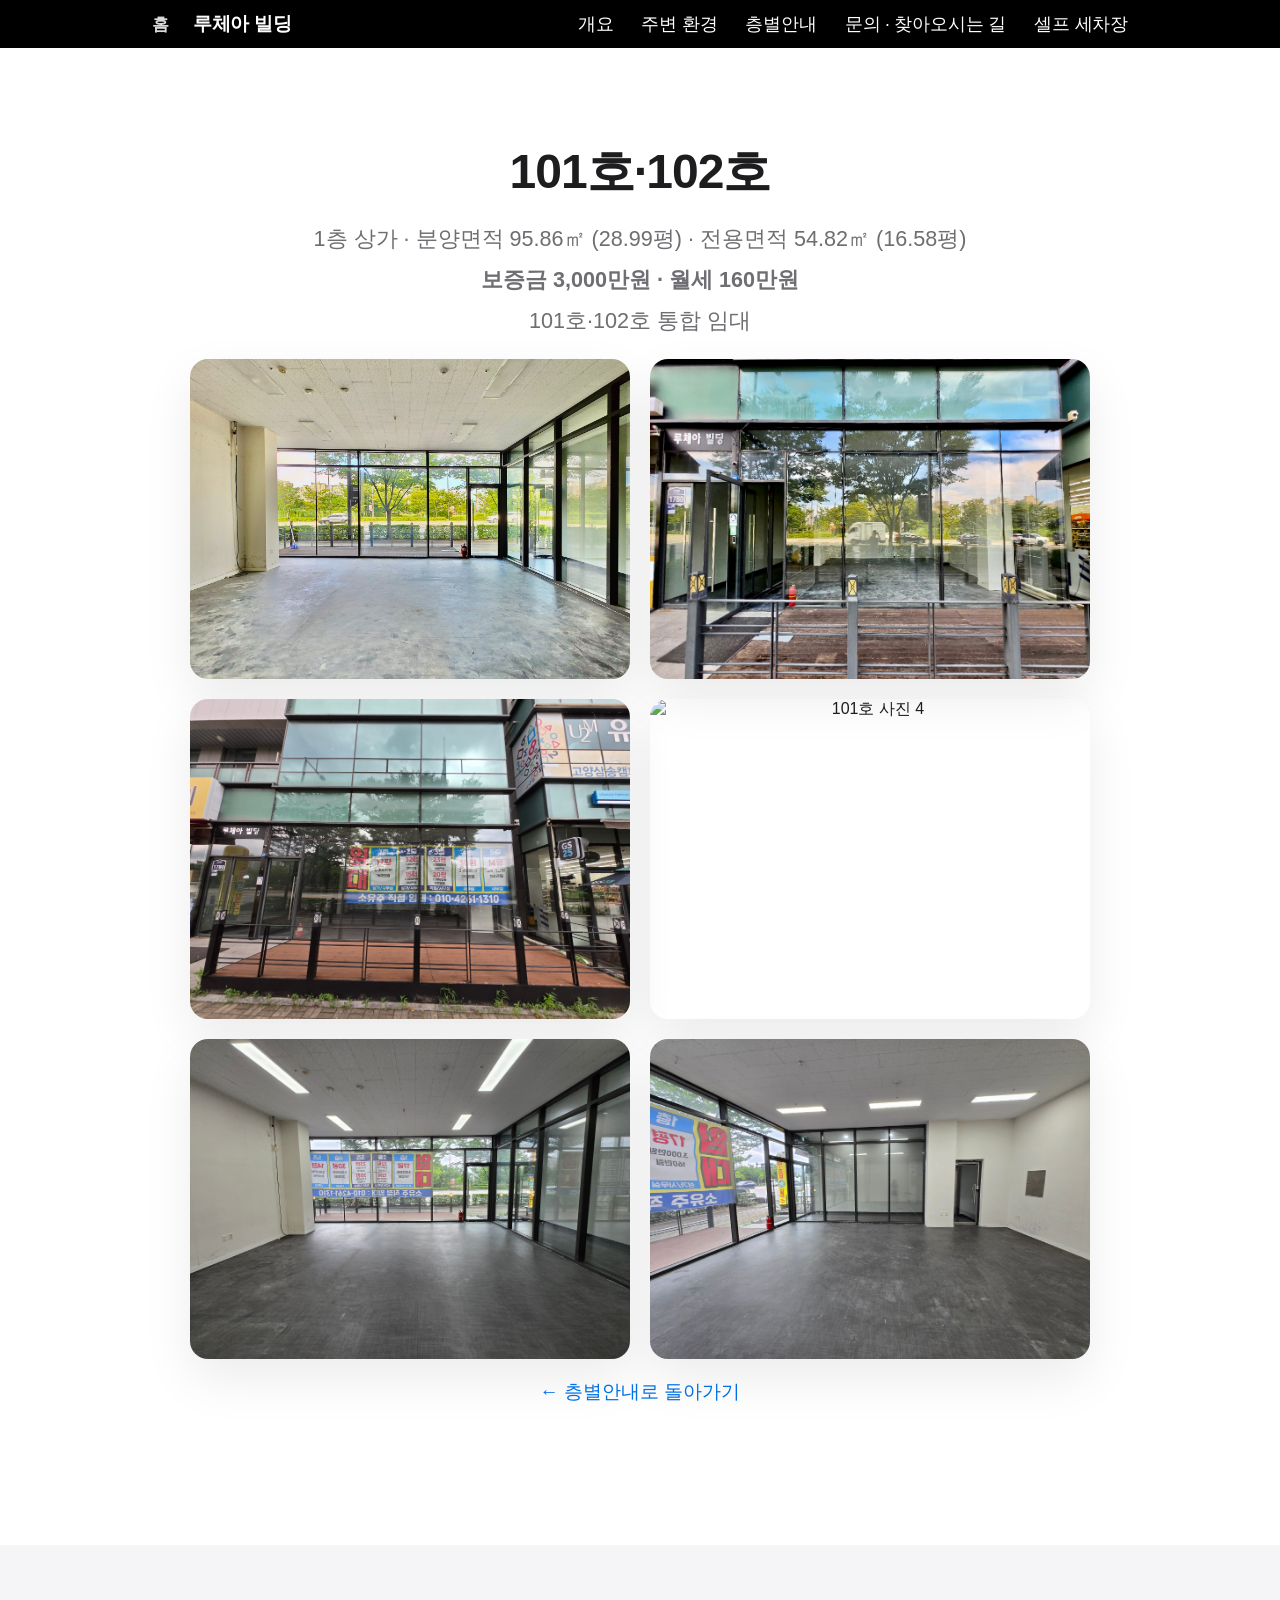
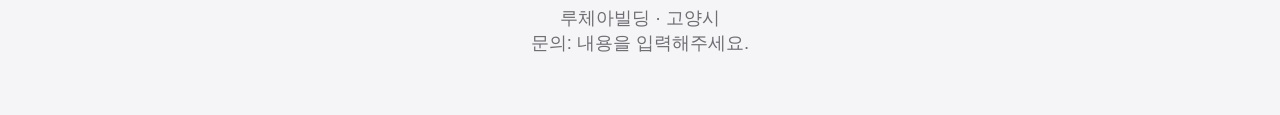
==== commit 39824b8c: "Add 신원동 셀프 세차장 listing page and link it from every nav bar Replace the homepage's "coming soon" pane" ====
--- a/room-101.html
+++ b/room-101.html
@@ -19,6 +19,7 @@
         <a href="RucheaBuilding.html#surroundings" class="nav-link">주변 환경</a>
         <a href="RucheaBuilding.html#floor-guide" class="nav-link">층별안내</a>
         <a href="RucheaBuilding.html#contact" class="nav-link">문의 · 찾아오시는 길</a>
+        <a href="SinwonCarwash.html" class="nav-link">셀프 세차장</a>
       </div>
     </div>
   </nav>
--- a/styles.css
+++ b/styles.css
@@ -225,6 +225,17 @@
   letter-spacing: -0.01em;
 }
 
+.hero-address {
+  margin-top: 10px;
+  font-size: 1rem;
+  color: rgba(255, 255, 255, 0.6);
+  letter-spacing: 0.01em;
+}
+
+.hero-plain {
+  background: linear-gradient(160deg, #0b0f14, #1c2b33);
+}
+
 .scroll-cue {
   position: absolute;
   bottom: 36px;
@@ -650,6 +661,42 @@
   text-decoration: underline;
 }
 
+.carwash-contact-card {
+  max-width: 560px;
+  margin: 0 auto;
+  padding: 48px;
+  display: flex;
+  flex-direction: column;
+  align-items: center;
+  gap: 20px;
+  text-align: center;
+  background: #fff;
+  border-radius: 18px;
+  box-shadow: 0 20px 50px rgba(0, 0, 0, 0.08);
+}
+
+.carwash-contact-text {
+  font-size: 1.15rem;
+  color: var(--text-secondary);
+  line-height: 1.6;
+}
+
+.carwash-contact-button {
+  display: inline-block;
+  padding: 14px 32px;
+  font-size: 1.25rem;
+  font-weight: 600;
+  color: #fff;
+  background: var(--text);
+  border-radius: 10px;
+  text-decoration: none;
+  transition: opacity 0.2s ease;
+}
+
+.carwash-contact-button:hover {
+  opacity: 0.85;
+}
+
 .spec-item {
   background: #fff;
   padding: 44px 20px;
@@ -1229,6 +1276,15 @@
   cursor: default;
 }
 
+.composition-panel-plain {
+  background: #eef1f0;
+  transition: background 0.35s ease;
+}
+
+.composition-panel-plain:hover {
+  background: #e6ebe9;
+}
+
 .panel-label {
   font-size: 0.85rem;
   font-weight: 600;
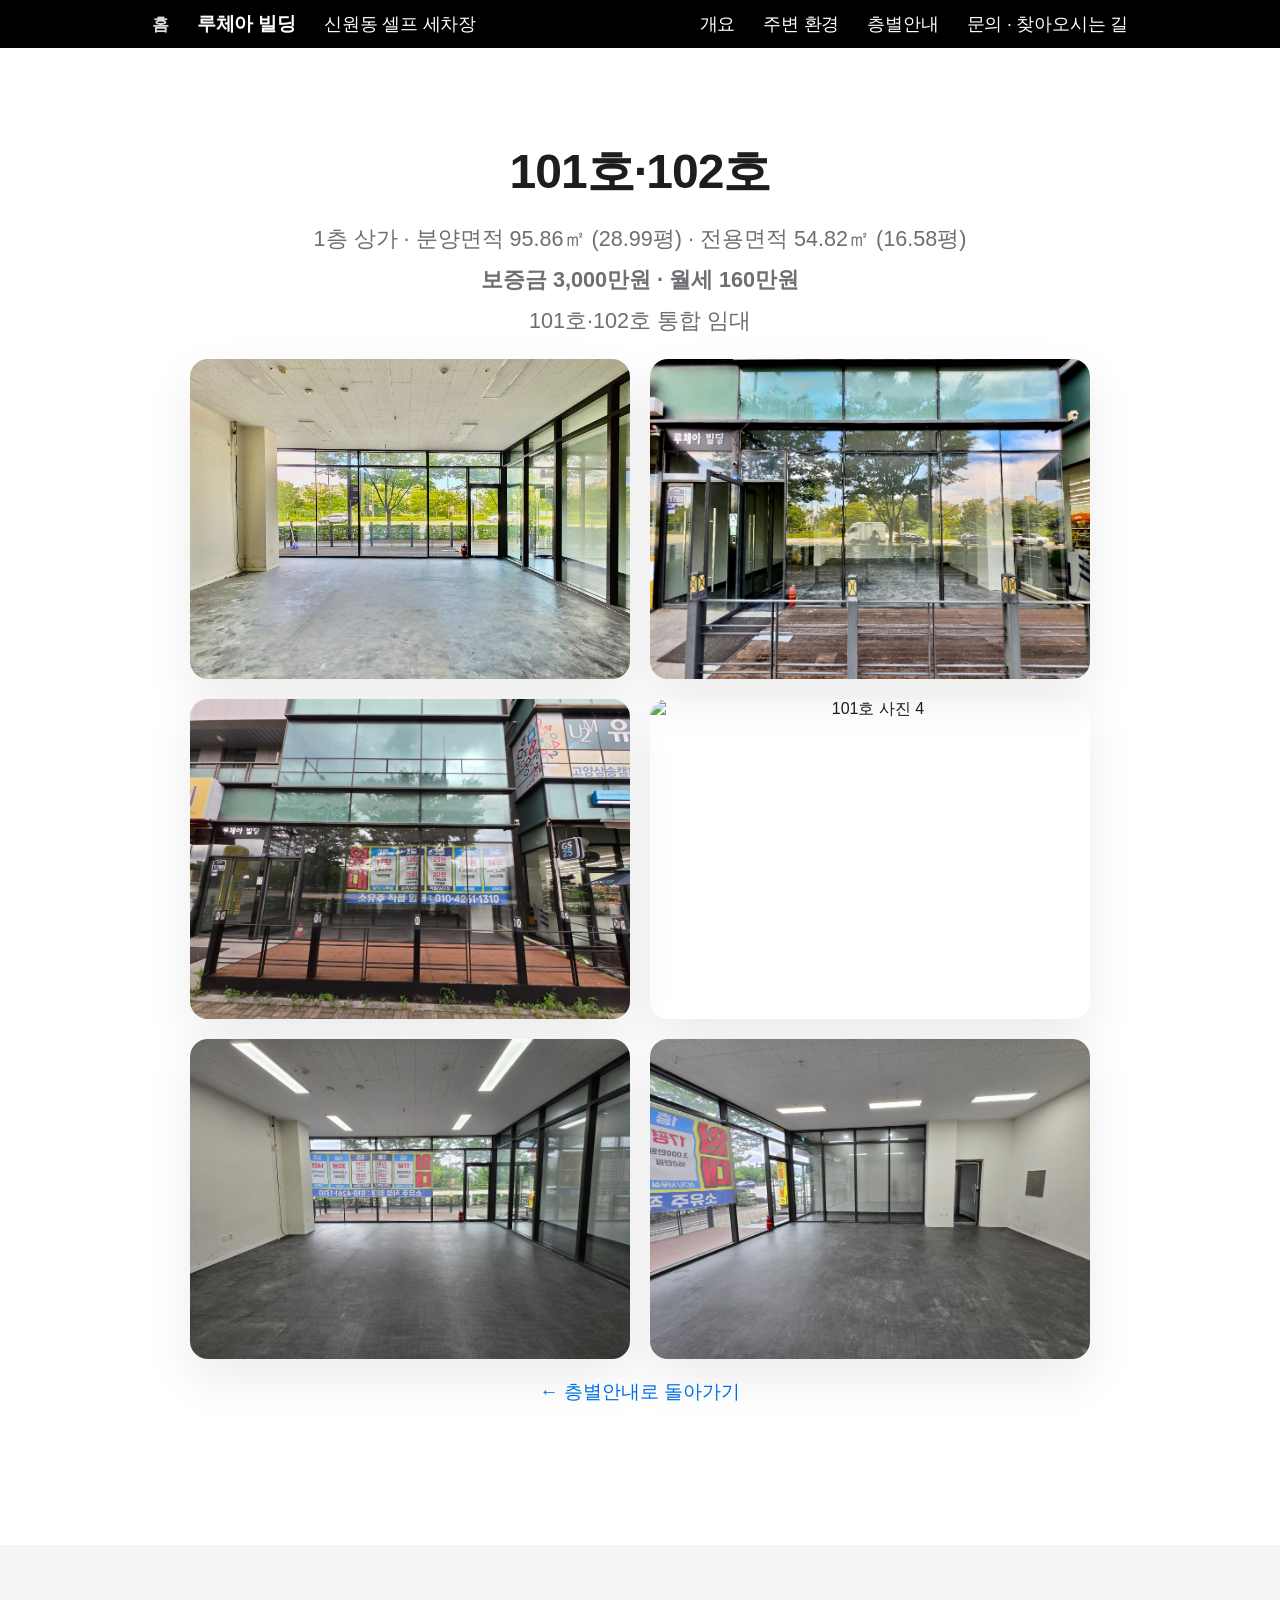
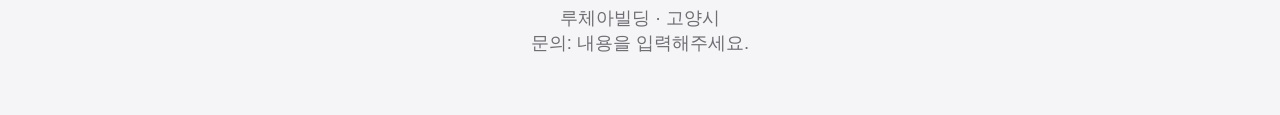
==== commit 2b41c08e: "Add 주변 환경/문의 tabs to car wash page and unify nav across all pages Fix page titles (홈 stays plain, ro" ====
--- a/room-101.html
+++ b/room-101.html
@@ -3,7 +3,7 @@
 <head>
 <meta charset="UTF-8">
 <meta name="viewport" content="width=device-width, initial-scale=1">
-<title>101호·102호 | 루체아빌딩</title>
+<title>루체아빌딩 | 101호·102호</title>
 <link rel="stylesheet" href="styles.css">
 </head>
 <body>
@@ -13,13 +13,13 @@
       <div class="nav-left">
         <a href="index.html" class="nav-home">홈</a>
         <a href="RucheaBuilding.html#top" class="nav-logo">루체아 빌딩</a>
+        <a href="SinwonCarwash.html" class="nav-link">신원동 셀프 세차장</a>
       </div>
       <div class="nav-links">
         <a href="RucheaBuilding.html#overview" class="nav-link">개요</a>
         <a href="RucheaBuilding.html#surroundings" class="nav-link">주변 환경</a>
         <a href="RucheaBuilding.html#floor-guide" class="nav-link">층별안내</a>
         <a href="RucheaBuilding.html#contact" class="nav-link">문의 · 찾아오시는 길</a>
-        <a href="SinwonCarwash.html" class="nav-link">셀프 세차장</a>
       </div>
     </div>
   </nav>
--- a/styles.css
+++ b/styles.css
@@ -53,6 +53,7 @@
 .nav-left {
   display: flex;
   align-items: center;
+  gap: 28px;
 }
 
 .nav-home {
@@ -62,7 +63,6 @@
   letter-spacing: -0.01em;
   text-decoration: none;
   cursor: pointer;
-  margin-right: 24px;
   opacity: 0.85;
   transition: opacity 0.2s ease;
 }
@@ -461,6 +461,27 @@
   color: var(--text-secondary);
 }
 
+.development-status .sub-list {
+  margin-top: 8px;
+  gap: 8px;
+}
+
+.development-status .sub-list li {
+  font-size: 1.05rem;
+  padding-left: 16px;
+}
+
+.development-status .sub-list li::before {
+  content: ":";
+  top: 0;
+  width: auto;
+  height: auto;
+  border-radius: 0;
+  background: none;
+  color: var(--text-secondary);
+  font-weight: 600;
+}
+
 .development-status li::before {
   content: "";
   position: absolute;
@@ -661,42 +682,6 @@
   text-decoration: underline;
 }
 
-.carwash-contact-card {
-  max-width: 560px;
-  margin: 0 auto;
-  padding: 48px;
-  display: flex;
-  flex-direction: column;
-  align-items: center;
-  gap: 20px;
-  text-align: center;
-  background: #fff;
-  border-radius: 18px;
-  box-shadow: 0 20px 50px rgba(0, 0, 0, 0.08);
-}
-
-.carwash-contact-text {
-  font-size: 1.15rem;
-  color: var(--text-secondary);
-  line-height: 1.6;
-}
-
-.carwash-contact-button {
-  display: inline-block;
-  padding: 14px 32px;
-  font-size: 1.25rem;
-  font-weight: 600;
-  color: #fff;
-  background: var(--text);
-  border-radius: 10px;
-  text-decoration: none;
-  transition: opacity 0.2s ease;
-}
-
-.carwash-contact-button:hover {
-  opacity: 0.85;
-}
-
 .spec-item {
   background: #fff;
   padding: 44px 20px;
@@ -1093,6 +1078,7 @@
 /* ---------- Responsive ---------- */
 
 @media (max-width: 760px) {
+  .nav-left,
   .nav-links {
     gap: 16px;
   }
@@ -1116,6 +1102,7 @@
     padding: 0 14px;
   }
 
+  .nav-left,
   .nav-links {
     gap: 8px;
   }
@@ -1191,34 +1178,8 @@
   overflow: hidden;
 }
 
-.home-nav {
-  height: 48px;
-  display: flex;
-  align-items: center;
-  background: #000;
-}
-
-.home-nav-inner {
-  width: 100%;
-  padding: 0 24px;
-}
-
-.home-nav-home {
-  font-family: "Noto Serif KR", serif;
-  font-size: 1.05rem;
-  font-weight: 600;
-  color: #fff;
-  text-decoration: none;
-  letter-spacing: 0.02em;
-  opacity: 0.85;
-  transition: opacity 0.2s ease;
-}
-
-.home-nav-home:hover {
-  opacity: 1;
-}
-
 .composition-grid {
+  margin-top: 48px;
   height: calc(100vh - 48px);
   display: grid;
   grid-template-columns: 1fr 1fr;
